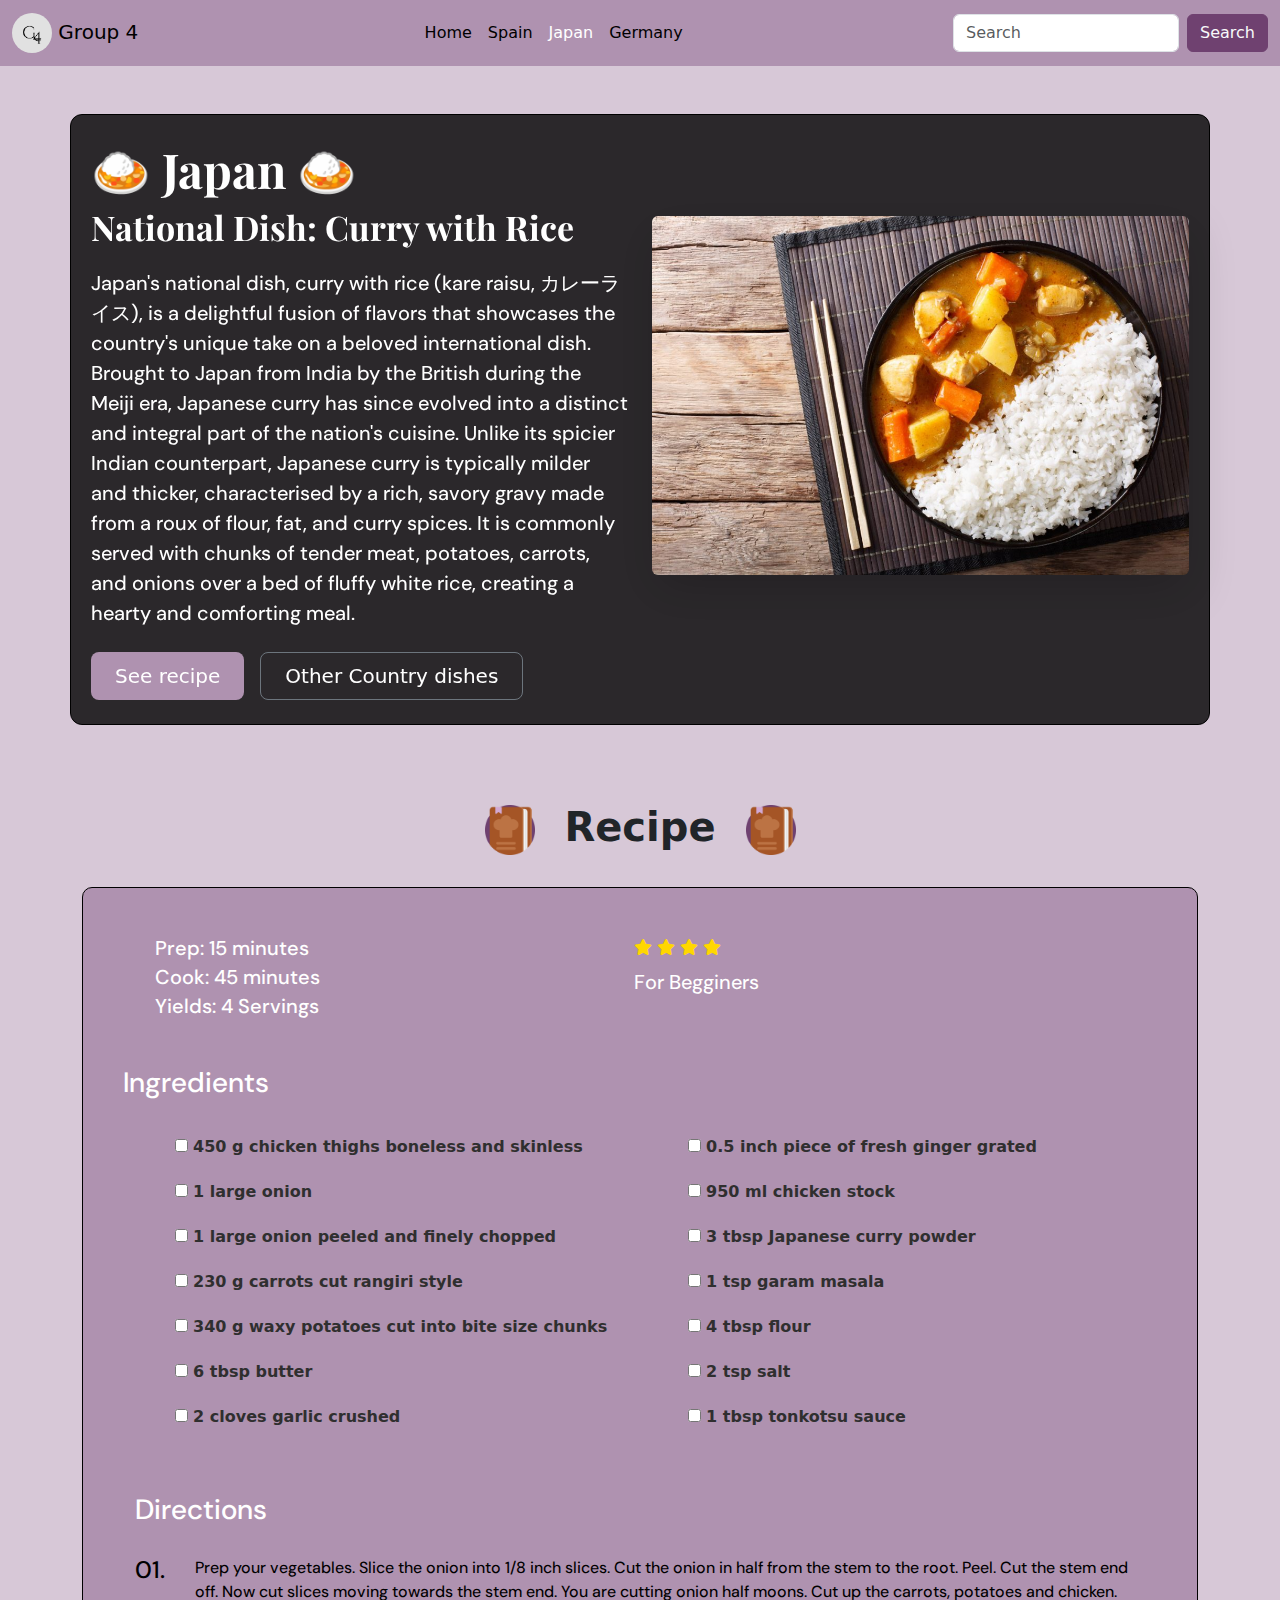
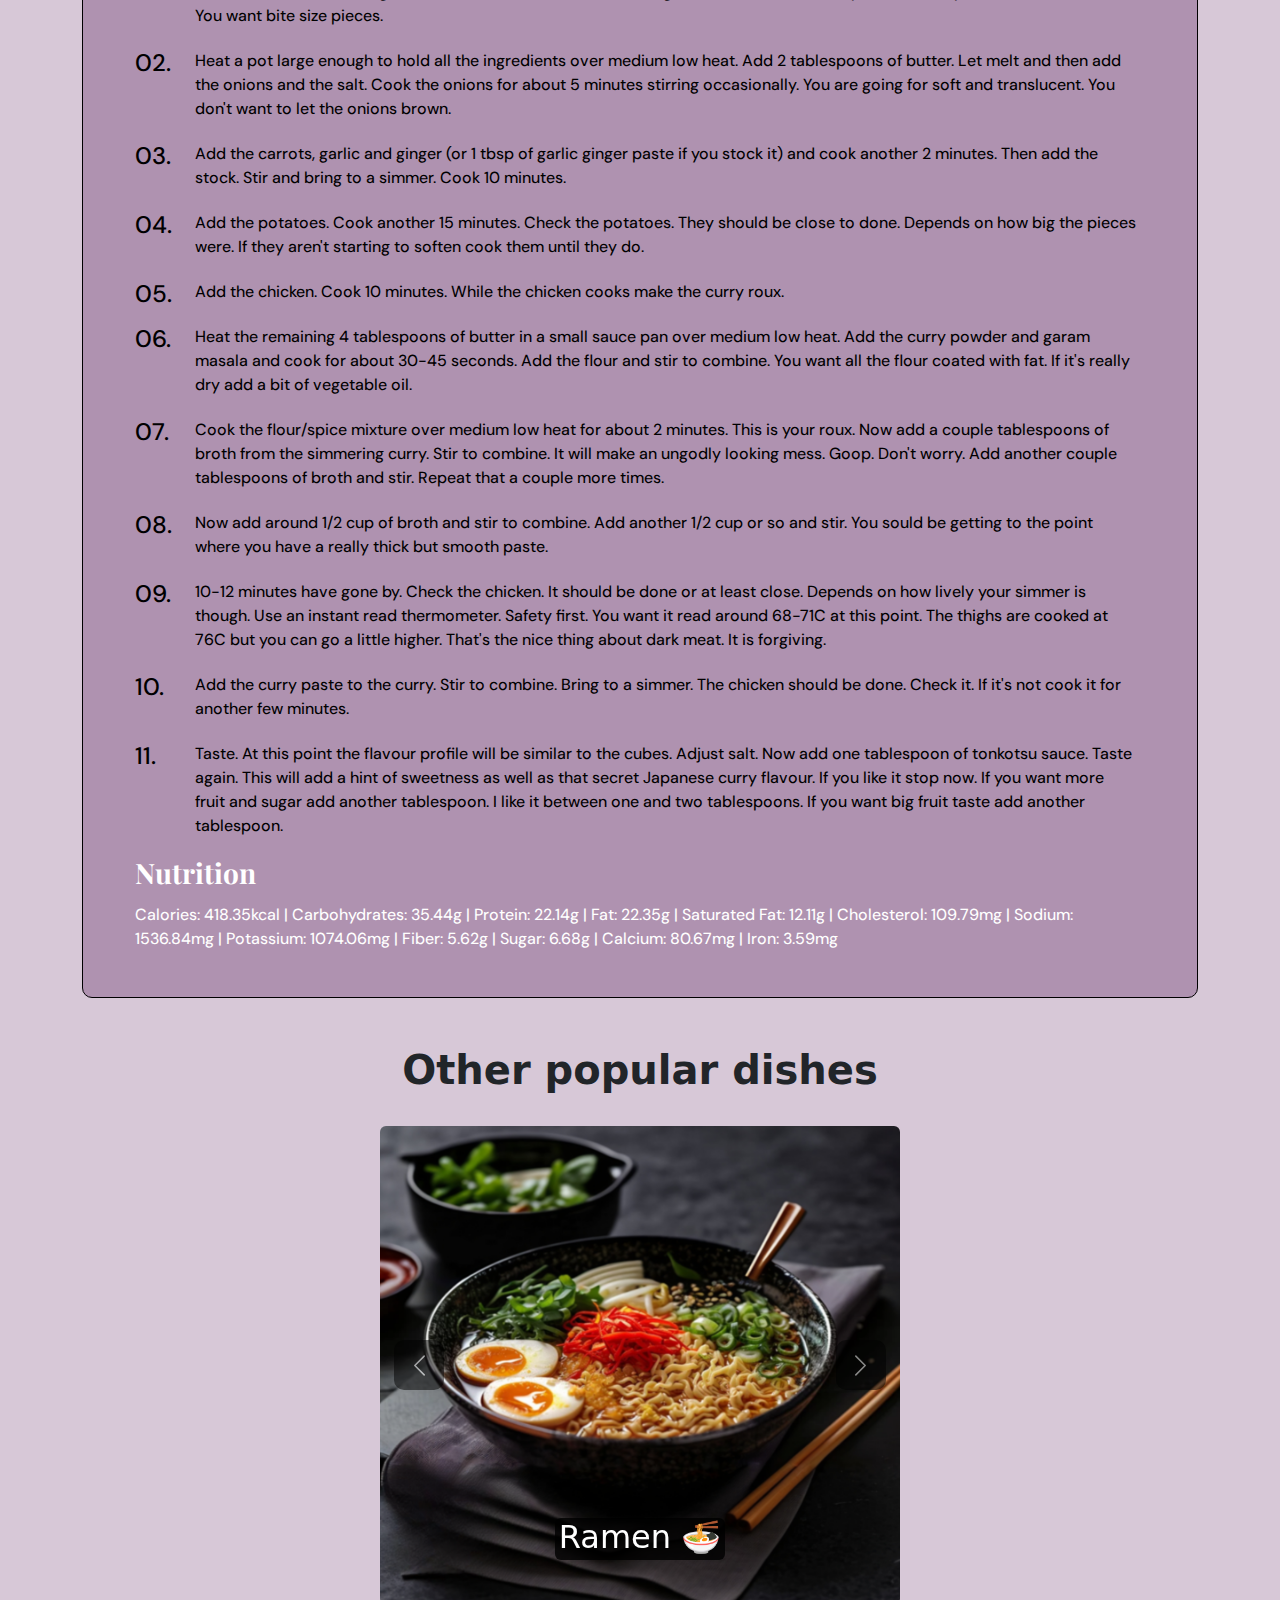
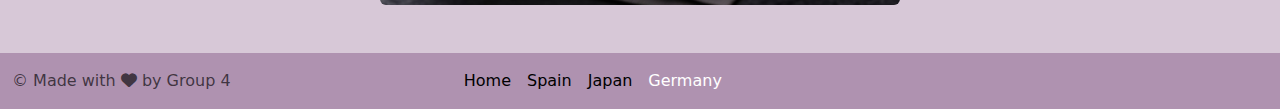
==== japan.html @ 5a75d895 "first commit" ====
<!DOCTYPE html>
<html lang="en">
<head>
<meta charset="UTF-8">
    <meta name="viewport" content="width=device-width, initial-scale=1.0">
    <title>Japan</title>
    <link href="https://cdn.jsdelivr.net/npm/bootstrap@5.3.3/dist/css/bootstrap.min.css" rel="stylesheet" integrity="sha384-QWTKZyjpPEjISv5WaRU9OFeRpok6YctnYmDr5pNlyT2bRjXh0JMhjY6hW+ALEwIH" crossorigin="anonymous">
    <link rel="stylesheet" href="lucy-japan\style.css">
    <link rel="stylesheet" href="lucy-japan\css/whhg.css">
    <!------for the heart icon-------->
    <link rel="stylesheet" href="https://cdnjs.cloudflare.com/ajax/libs/font-awesome/6.0.0-beta3/css/all.min.css">
    <!----------for any google font-------->
    <link rel="preconnect" href="https://fonts.googleapis.com">
    <link rel="preconnect" href="https://fonts.gstatic.com" crossorigin>
    <!----------for playfair font------->
    <link href="https://fonts.googleapis.com/css2?family=Playfair+Display:ital,wght@0,400..900;1,400..900&family=Roboto+Mono:ital,wght@0,100..700;1,100..700&family=Roboto+Slab:wght@100..900&display=swap" rel="stylesheet">
    <!----------for dm sans font------->
    <link href="https://fonts.googleapis.com/css2?family=DM+Sans:ital,opsz,wght@0,9..40,100..1000;1,9..40,100..1000&display=swap" rel="stylesheet">
</head>

<body style="background-color: rgb(175, 146, 176, 0.5);">
    <!------------------------------NAVBAR---------------------->
    <nav class="navbar sticky-top navbar-expand-sm" style="background-color:#AF92B0;">

        <div class="container-fluid">
            <a class="navbar-brand" href="#">
                <img  class="d-inline-block align-center rounded-pill" src="images\G4.png" alt="G4 Logo" style="width: 40px; height: 40px;"> 
             Group 4</a>
            <button class="navbar-toggler" type="button" data-bs-toggle="collapse" data-bs-target="#collapsibleNavbar">
                <span class="navbar-toggler-icon"></span>
            </button>

            <div class="collapse navbar-collapse" id="collapsibleNavbar">
                <ul class="navbar-nav mx-auto mb-2 mb-lg-0">
                <!------------Place the active class after nav-link by your respective county 
                e.g. <li class="nav-item"><a class="nav-link active" href="#">Home</a></li>
                Don't forget about the footer too------>
                    <li class="nav-item"><a class="nav-link" href="index.html">Home</a></li>
                    <li class="nav-item"><a class="nav-link" href="spain.html">Spain</a></li>
                    <li class="nav-item"><a class="nav-link active" href="#">Japan</a></li>
                    <li class="nav-item"><a class="nav-link" href="germany.html">Germany</a></li>
                </ul>

                <form class="d-flex">
                    <input class="form-control me-2" type="text" placeholder="Search">
                    <button class="btn btn-outline-light search-button" type="submit" >Search</button>
                </form>

            </div>

        </div>
    </nav>
    <!-------------------------------------Main Content-------------------------->
    
    <!------------------------------Decription--------------------->
    <div lc-helper="background" class="container-fluid bg-img py-5 d-flex justify-content-center " style="background-image: url('images/Flag_of_Japan.png');
    background-position: center;
    background-size:cover;
    background-repeat:no-repeat;
    backdrop-filter: blur(10px);">
        <div class="container row flex-lg-row-reverse align-items-center col-xxl-9 mx-auto py-4 ps-2 pe-2" style="
        background: rgba(0, 0, 0, 0.8);
        border-radius: 12px;
        border: 1px solid rgba(0, 0, 0);">
            <div class="col-10 col-sm-8 col-lg-6">
                <div class="lc-block mb-4">
                    <img class="d-block mx-lg-auto img-fluid shadow-lg mb-5 rounded" src="lucy-japan\images/CurryMain.jpg" alt="Curry with Rice" width="700" height="500" loading="lazy">
                </div>
            </div>
            <div class="col-lg-6">
                <div class="lc-block mb-4">
                    <div editable="rich">
                        <h1 class="display-5 fw-bold text-body-emphasis lh-1 mb-3 playfair-display">
                            <div class="d-inline-block">
                                <span style='font-size:48px;'>&#127835;</span> 
                            </div>
                            Japan
                            <div class="d-inline-block" style="font-size: 55px;">
                                <span style='font-size:48px;'>&#127835;</span> 
                            </div>
                        </h1>
                        <h2 class="display-6 fw-bold text-body-emphasis lh-1 mb-3 playfair-display" style="font-size: 34px">National Dish: Curry with Rice</h2>
                    </div>
                </div>
                <div class="lc-block mb-4">
                    <div editable="rich">
                        <p class="lead dm-sans">Japan's national dish, curry with rice (kare raisu, カレーライス), is a delightful fusion of flavors that showcases the country's unique take on a beloved international dish. Brought to Japan from India by the British during the Meiji era, Japanese curry has since evolved into a distinct and integral part of the nation's cuisine. Unlike its spicier Indian counterpart, Japanese curry is typically milder and thicker, characterised by a rich, savory gravy made from a roux of flour, fat, and curry spices. It is commonly served with chunks of tender meat, potatoes, carrots, and onions over a bed of fluffy white rice, creating a hearty and comforting meal.</p>
                    </div>
                </div>
                <div class="d-grid gap-2 d-md-flex justify-content-md-start">
                    <button type="button" class="btn btn-primary btn-lg px-4 me-md-2"><a class="button-link" href="https://www.youtube.com/watch?v=UuOI5uT00T4" target="_blank">See recipe</a></button>
                    <button type="button" class="btn btn-outline-secondary btn-lg px-4"><a class="button-link" href="#other">Other Country dishes</a></button>
                </div>
            </div>
        </div>
    </div>

    <!--------------------------------Recipe----------------------->
    <div class="container mb-5" style="padding-top: 30px;">
        <div class="row mx-auto">
            <h1 class="display-6 fw-bold text-center pb-4">
                <div class="d-inline-block">
                    <span>
                        <img class="img-fluid" src="lucy-japan\images/recipe.png" width="50px" height="50px">
                    </span> 
                </div>
                <span class="mx-3">Recipe</span>
                <div class="d-inline-block">
                    <span>
                        <img class="img-fluid" src="lucy-japan\images/recipe.png" width="50px" height="50px">
                    </span>
                </div>
            </h1>
            <div class="container pe-5" style="background-color: #AF92B0; border-radius: 10px; border: 1px solid black">
                <div class="recipe-content-area">
                    <div class="container">
            
                        <div class="row row-cols-1 row-cols-md-2">
                            <div class="col first-column">
                                <div class="my-5 ms-lg-5">
                                    <div class="recipe-duration dm-sans">
                                        <h6>Prep: 15 minutes</h6>
                                        <h6>Cook: 45 minutes</h6>
                                        <h6>Yields: 4 Servings</h6>
                                    </div>
                                </div>
                            </div>
            
                            <div class="col second-column">
                                <div class="recipe-ratings my-5">
                                    <div class="ratings">
                                        <i class="fa fa-star" aria-hidden="true" style="color: gold;"></i>
                                        <i class="fa fa-star" aria-hidden="true" style="color: gold;"></i>
                                        <i class="fa fa-star" aria-hidden="true" style="color: gold;"></i>
                                        <i class="fa fa-star" aria-hidden="true" style="color: gold;"></i>
                                        <i class="fa fa-star-o" aria-hidden="true"></i>
                                    </div>
                                    <h6 class="dm-sans">For Begginers</h6>
                                </div>
                            </div>
                        </div>
            
                        <!-- Ingredients -->
                        <div class="ingredients dm-sans ms-lg-3">
                            <h3>Ingredients</h3>
                        </div>
                        
                        <div class="row row-cols-1 row-cols-md-2 ingredients ms-lg-3">
                            
                            <div class="col d-inline-block">
                                
                
                                <!-- Custom Checkbox -->
                                <div class="custom-control custom-checkbox">
                                    <input type="checkbox" class="custom-control-input" id="customCheck1">
                                    <label class="custom-control-label" for="customCheck1">450 g chicken thighs boneless and skinless</label>
                                </div>
            
                                <!-- Custom Checkbox -->
                                <div class="custom-control custom-checkbox">
                                    <input type="checkbox" class="custom-control-input" id="customCheck2">
                                    <label class="custom-control-label" for="customCheck2">1 large onion</label>
                                </div>
            
                                <!-- Custom Checkbox -->
                                <div class="custom-control custom-checkbox">
                                    <input type="checkbox" class="custom-control-input" id="customCheck3">
                                    <label class="custom-control-label" for="customCheck3">1 large onion peeled and finely chopped</label>
                                </div>
            
                                <!-- Custom Checkbox -->
                                <div class="custom-control custom-checkbox">
                                    <input type="checkbox" class="custom-control-input" id="customCheck4">
                                    <label class="custom-control-label" for="customCheck4">230 g carrots cut rangiri style</label>
                                </div>
            
                                <!-- Custom Checkbox -->
                                <div class="custom-control custom-checkbox">
                                    <input type="checkbox" class="custom-control-input" id="customCheck5">
                                    <label class="custom-control-label" for="customCheck5">340 g waxy potatoes cut into bite size chunks</label>
                                </div>
            
                                <!-- Custom Checkbox -->
                                <div class="custom-control custom-checkbox">
                                    <input type="checkbox" class="custom-control-input" id="customCheck6">
                                    <label class="custom-control-label" for="customCheck6">6 tbsp butter</label>
                                </div>

                                <div class="custom-control custom-checkbox">
                                    <input type="checkbox" class="custom-control-input" id="customCheck1">
                                    <label class="custom-control-label" for="customCheck1">2 cloves garlic crushed</label>
                                </div>
                
                            </div>

                            <div class="col mb-lg-5 d-inline-block">
                                <div class="ingredients">
                    
                                    <!-- Custom Checkbox -->
                                    <div class="custom-control custom-checkbox">
                                        <input type="checkbox" class="custom-control-input" id="customCheck2">
                                        <label class="custom-control-label" for="customCheck2">0.5 inch piece of fresh ginger grated</label>
                                    </div>
                
                                    <!-- Custom Checkbox -->
                                    <div class="custom-control custom-checkbox">
                                        <input type="checkbox" class="custom-control-input" id="customCheck3">
                                        <label class="custom-control-label" for="customCheck3">950 ml chicken stock</label>
                                    </div>
                
                                    <!-- Custom Checkbox -->
                                    <div class="custom-control custom-checkbox">
                                        <input type="checkbox" class="custom-control-input" id="customCheck4">
                                        <label class="custom-control-label" for="customCheck4">3 tbsp Japanese curry powder </label>
                                    </div>
                
                                    <!-- Custom Checkbox -->
                                    <div class="custom-control custom-checkbox">
                                        <input type="checkbox" class="custom-control-input" id="customCheck5">
                                        <label class="custom-control-label" for="customCheck5">1 tsp garam masala</label>
                                    </div>
                
                                    <!-- Custom Checkbox -->
                                    <div class="custom-control custom-checkbox">
                                        <input type="checkbox" class="custom-control-input" id="customCheck6">
                                        <label class="custom-control-label" for="customCheck6">4 tbsp flour</label>
                                    </div>
                
                                    <!-- Custom Checkbox -->
                                    <div class="custom-control custom-checkbox">
                                        <input type="checkbox" class="custom-control-input" id="customCheck6">
                                        <label class="custom-control-label" for="customCheck6">2 tsp salt</label>
                                    </div>

                                    <!-- Custom Checkbox -->
                                    <div class="custom-control custom-checkbox">
                                        <input type="checkbox" class="custom-control-input" id="customCheck6">
                                        <label class="custom-control-label" for="customCheck6">1 tbsp tonkotsu sauce</label>
                                    </div>

                                </div>
                            </div>

                        </div>
               
            
                        <div class="row directions dm-sans ms-lg-3">
                            <div>
                                <h3>Directions</h3>
                                <!-- Single Preparation Step -->
                                <div class="single-preparation-step d-flex">
                                    <h4>01.</h4>
                                    <p> Prep your vegetables. Slice the onion into 1/8 inch slices. Cut the onion in half from the stem to the root. Peel. Cut the stem end off. Now cut slices moving towards the stem end. You are cutting onion half moons. Cut up the carrots, potatoes and chicken. You want bite size pieces.</p>
                                
                                </div>
                                <!-- Single Preparation Step -->
                                <div class="single-preparation-step d-flex">
                                    <h4>02.</h4>
                                    <p> Heat a pot large enough to hold all the ingredients over medium low heat. Add 2 tablespoons of butter. Let melt and then add the onions and the salt. Cook the onions for about 5 minutes stirring occasionally. You are going for soft and translucent. You don't want to let the onions brown.</p>
                                
                                </div>
                                <!-- Single Preparation Step -->
                                <div class="single-preparation-step d-flex">
                                    <h4>03.</h4>
                                    <p> Add the carrots, garlic and ginger (or 1 tbsp of garlic ginger paste if you stock it) and cook another 2 minutes. Then add the stock. Stir and bring to a simmer. Cook 10 minutes.</p>
                                
                                </div>
                                <!-- Single Preparation Step -->
                                <div class="single-preparation-step d-flex">
                                    <h4>04.</h4>
                                    <p> Add the potatoes. Cook another 15 minutes. Check the potatoes. They should be close to done. Depends on how big the pieces were. If they aren't starting to soften cook them until they do.</p>
                                
                                </div>
                                <!-- Single Preparation Step -->
                                <div class="single-preparation-step d-flex">
                                    <h4>05.</h4>
                                    <p> Add the chicken. Cook 10 minutes. While the chicken cooks make the curry roux.</p>
                                </div>
                                <!-- Single Preparation Step -->
                                <div class="single-preparation-step d-flex">
                                    <h4>06.</h4>
                                    <p> Heat the remaining 4 tablespoons of butter in a small sauce pan over medium low heat. Add the curry powder and garam masala and cook for about 30-45 seconds. Add the flour and stir to combine. You want all the flour coated with fat. If it's really dry add a bit of vegetable oil.</p>
                                
                                </div>
                                <!-- Single Preparation Step -->
                                <div class="single-preparation-step d-flex">
                                    <h4>07.</h4>
                                    <p> Cook the flour/spice mixture over medium low heat for about 2 minutes. This is your roux. Now add a couple tablespoons of broth from the simmering curry. Stir to combine. It will make an ungodly looking mess. Goop. Don't worry. Add another couple tablespoons of broth and stir. Repeat that a couple more times.</p>
                                
                                </div>
                                <!-- Single Preparation Step -->
                                <div class="single-preparation-step d-flex">
                                    <h4>08.</h4>
                                    <p> Now add around 1/2 cup of broth and stir to combine. Add another 1/2 cup or so and stir. You sould be getting to the point where you have a really thick but smooth paste.</p>
                                
                                </div>
                                <!-- Single Preparation Step -->
                                <div class="single-preparation-step d-flex">
                                    <h4>09.</h4>
                                    <p> 10-12 minutes have gone by. Check the chicken. It should be done or at least close. Depends on how lively your simmer is though. Use an instant read thermometer. Safety first. You want it read around 68-71C at this point. The thighs are cooked at 76C but you can go a little higher. That's the nice thing about dark meat. It is forgiving.</p>
                                
                                </div>
                                <!-- Single Preparation Step -->
                                <div class="single-preparation-step d-flex">
                                    <h4>10.</h4>
                                    <p> Add the curry paste to the curry. Stir to combine. Bring to a simmer. The chicken should be done. Check it. If it's not cook it for another few minutes.</p>
                                </div>
                                <!-- Single Preparation Step -->
                                <div class="single-preparation-step d-flex">
                                    <h4>11.</h4>
                                    <p> Taste. At this point the flavour profile will be similar to the cubes. Adjust salt. Now add one tablespoon of tonkotsu sauce. Taste again. This will add a hint of sweetness as well as that secret Japanese curry flavour. If you like it stop now. If you want more fruit and sugar add another tablespoon. I like it between one and two tablespoons. If you want big fruit taste add another tablespoon.</p>
                                </div>
                                <div>
                                    <!------- Nutrition heading and text ------->
                                    <h3 class="display-7 fw-bold text-body-emphasis lh-1 mb-3 playfair-display">Nutrition</h3>
                                    <p>Calories: 418.35kcal | Carbohydrates: 35.44g | Protein: 22.14g | Fat: 22.35g | Saturated Fat: 12.11g | Cholesterol: 109.79mg | Sodium: 1536.84mg | Potassium: 1074.06mg | Fiber: 5.62g | Sugar: 6.68g | Calcium: 80.67mg | Iron: 3.59mg</p>
                                </div>
                            </div>


                        </div>
                    </div>
                </div>
            </div>
        </div>
    
    </div>
    <!--------------------------IMAGE CAROSEL------------------->
    <div class="row mb-5">
        <h1 class="display-6 fw-bold text-center pb-4" id="other">Other popular dishes</h1>
        <div class="col-md-5 mx-auto">
            <div id="carouselExampleIndicators" class="carousel slide">
                <!------- Images go here ------->
                <div class="carousel-inner">
                    <div class="carousel-item active">
                        <img src="lucy-japan\images/RamenCarousel.png" class="d-block w-100 rounded" alt="Ramen">
                        <div class="carousel-caption d-none d-md-block">
                            <h2><span class="rounded pb-1 px-1" style="background: rgba(0, 0, 0, 0.8)">Ramen &#127836;</span></h2>
                        </div>
                    </div>
                    <div class="carousel-item">
                        <img src="lucy-japan\images/Sushi_Carousel.png" class="d-block w-100 rounded" alt="Sushi">
                        <div class="carousel-caption d-none d-md-block">
                            <h2><span class="rounded pb-1 px-1" style="background: rgba(0, 0, 0, 0.8)">Sushi &#127843;</span></h2>
                        </div>
                    </div>
                    <div class="carousel-item">
                        <img src="lucy-japan\images/TempuraCarousel.png" class="d-block w-100 rounded" alt="Tempura">
                        <div class="carousel-caption d-none d-md-block">
                            <h2><span class="rounded pb-1 px-1" style="background: rgba(0, 0, 0, 0.8)">Tempura &#127844;</span></h2>
                        </div>
                    </div>
                </div>
                <!------- Previous and next buttons ------->
                <button class="carousel-control-prev" type="button"     data-bs-target="#carouselExampleIndicators" data-bs-slide="prev">
                    <span class="carousel-control-prev-icon" aria-hidden="true"></span>
                    <span class="visually-hidden">Previous</span>
                </button>
                <button class="carousel-control-next" type="button" data-bs-target="#carouselExampleIndicators" data-bs-slide="next">
                    <span class="carousel-control-next-icon" aria-hidden="true"></span>
                    <span class="visually-hidden">Next</span>
                </button>
            </div>
        </div>
    </div>        




    <script src="https://cdn.jsdelivr.net/npm/bootstrap@5.3.3/dist/js/bootstrap.bundle.min.js" integrity="sha384-YvpcrYf0tY3lHB60NNkmXc5s9fDVZLESaAA55NDzOxhy9GkcIdslK1eN7N6jIeHz" crossorigin="anonymous"></script>

</body>


<!---------------------------------FOOTER-------------------->
<footer>
    <nav class="navbar bottom navbar-expand-sm" style="background-color:#AF92B0;">
        <div class="container-fluid">
            <div class="navbar-text text-nowrap"> &copy; Made with <i class="fas fa-heart"></i> by Group 4</div>
            <button class="navbar-toggler" type="button" data-bs-toggle="collapse" data-bs-target="#open">
                <span class="navbar-toggler-icon"></span>
            </button>
        
            <div class="collapse navbar-collapse" id="open">
                <ul class="navbar-nav mx-auto mb-2 mb-lg-0">
                <!------------Place the active class after nav-link by your respective county 
                e.g. <li class="nav-item"><a class="nav-link active" href="#">Home</a></li>
                Don't forget about the footer too------>
                <li class="nav-item"><a class="nav-link" href="index.html">Home</a></li>
                <li class="nav-item"><a class="nav-link" href="spain.html">Spain</a></li>
                <li class="nav-item"><a class="nav-link" href="japan.html">Japan</a></li>
                <li class="nav-item"><a class="nav-link active" href="#">Germany</a></li>
            </ul>
        
                <form class="d-flex invisible">
                    <input class="form-control me-2" type="text" placeholder="Search">
                    <button class="btn btn-primary" type="submit" >Search</button>
                </form>
        
            </div>
        
        </div>
    </nav>
</footer>
</html>
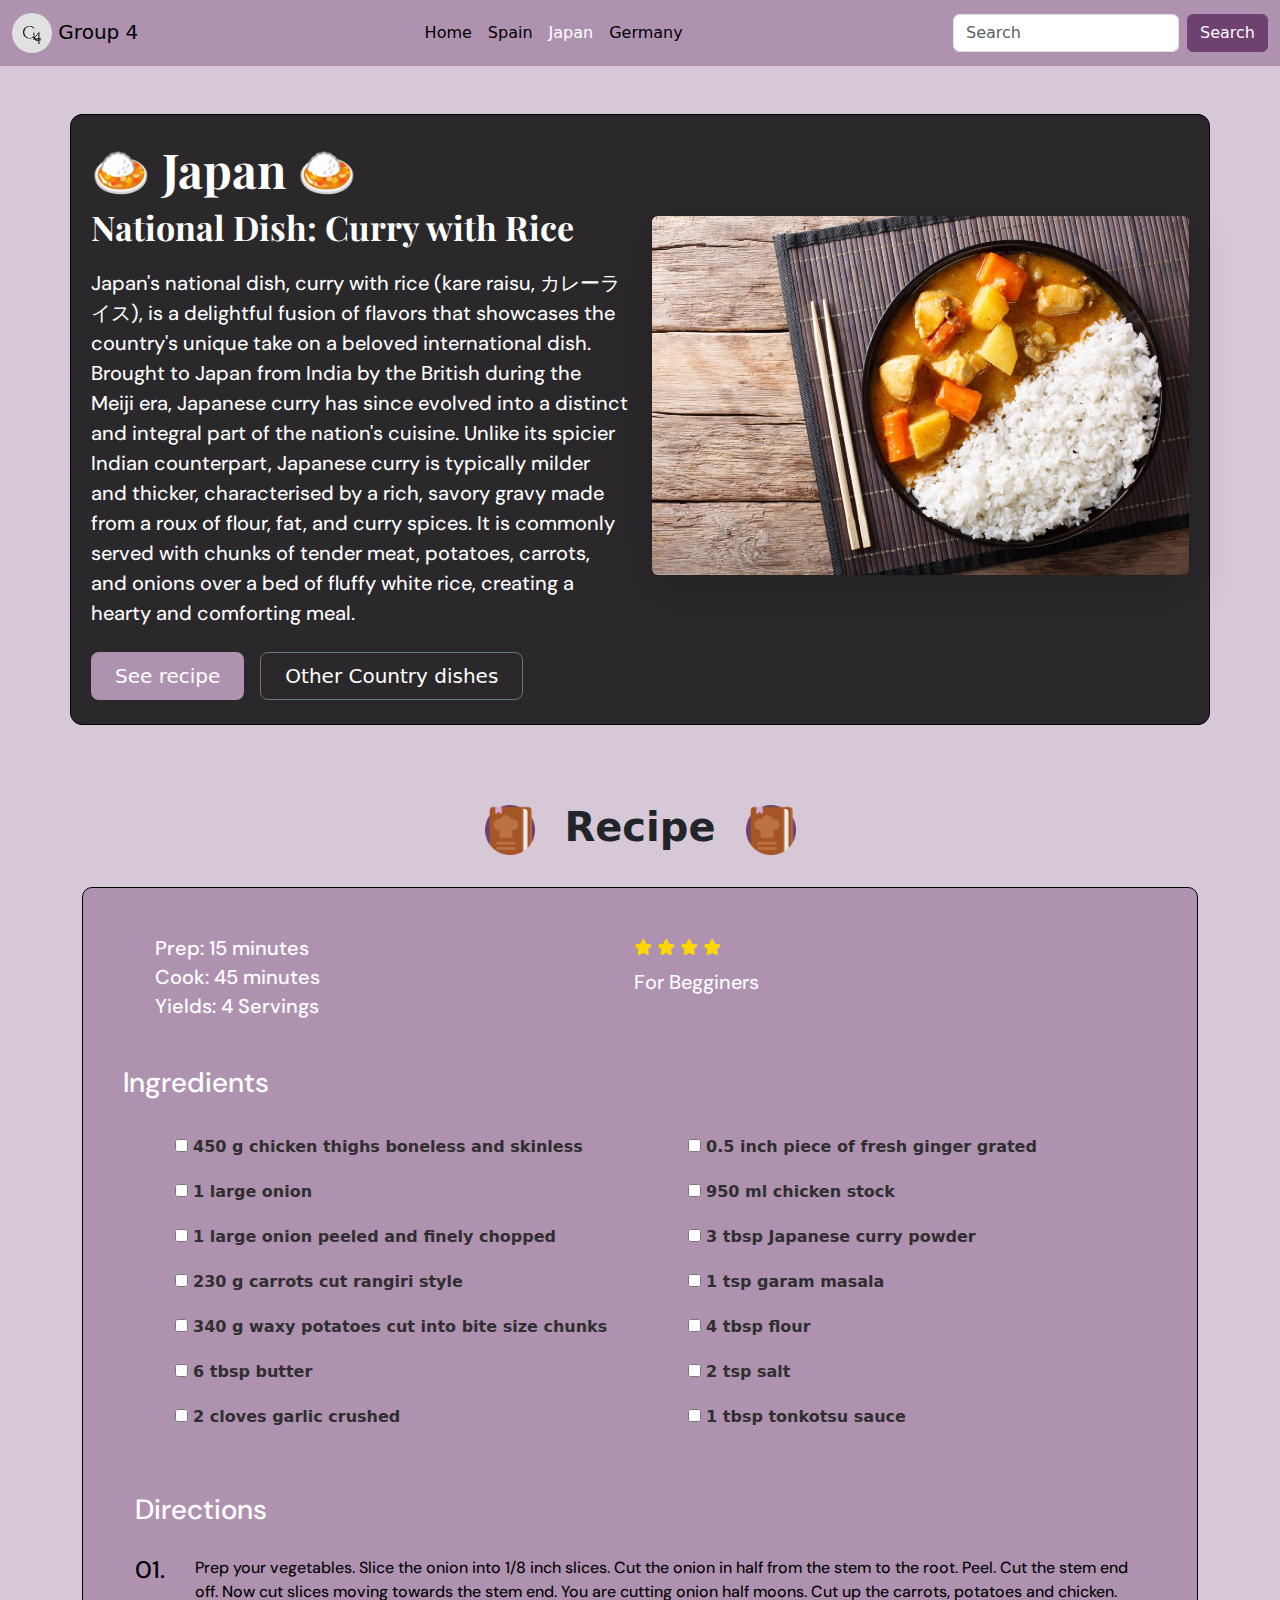
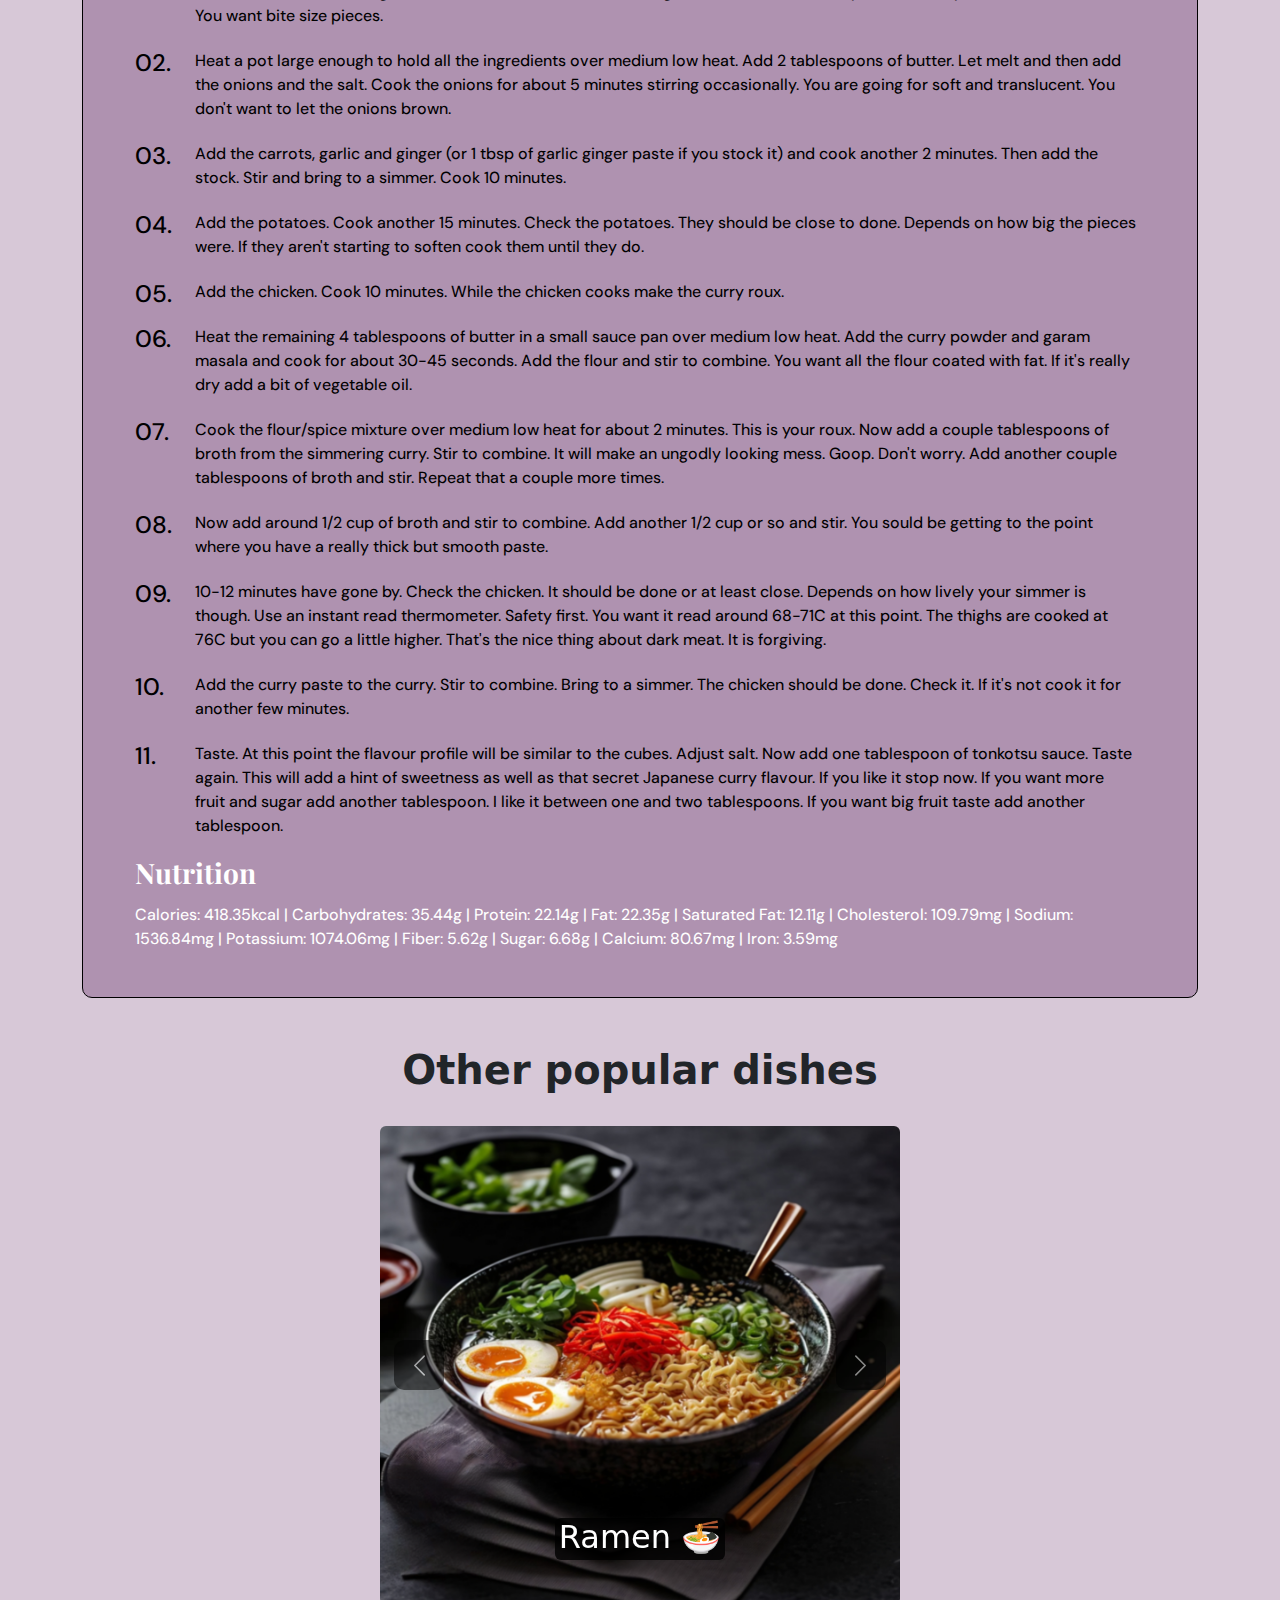
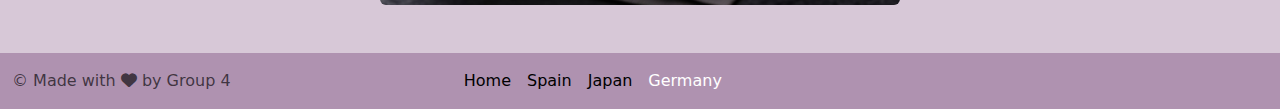
==== commit d23331cc: "Update japan.html" ====
--- a/japan.html
+++ b/japan.html
@@ -53,11 +53,7 @@
     <!-------------------------------------Main Content-------------------------->
     
     <!------------------------------Decription--------------------->
-    <div lc-helper="background" class="container-fluid bg-img py-5 d-flex justify-content-center " style="background-image: url('images/Flag_of_Japan.png');
-    background-position: center;
-    background-size:cover;
-    background-repeat:no-repeat;
-    backdrop-filter: blur(10px);">
+    <div lc-helper="background" class="container-fluid bg-img py-5 d-flex justify-content-center">
         <div class="container row flex-lg-row-reverse align-items-center col-xxl-9 mx-auto py-4 ps-2 pe-2" style="
         background: rgba(0, 0, 0, 0.8);
         border-radius: 12px;
